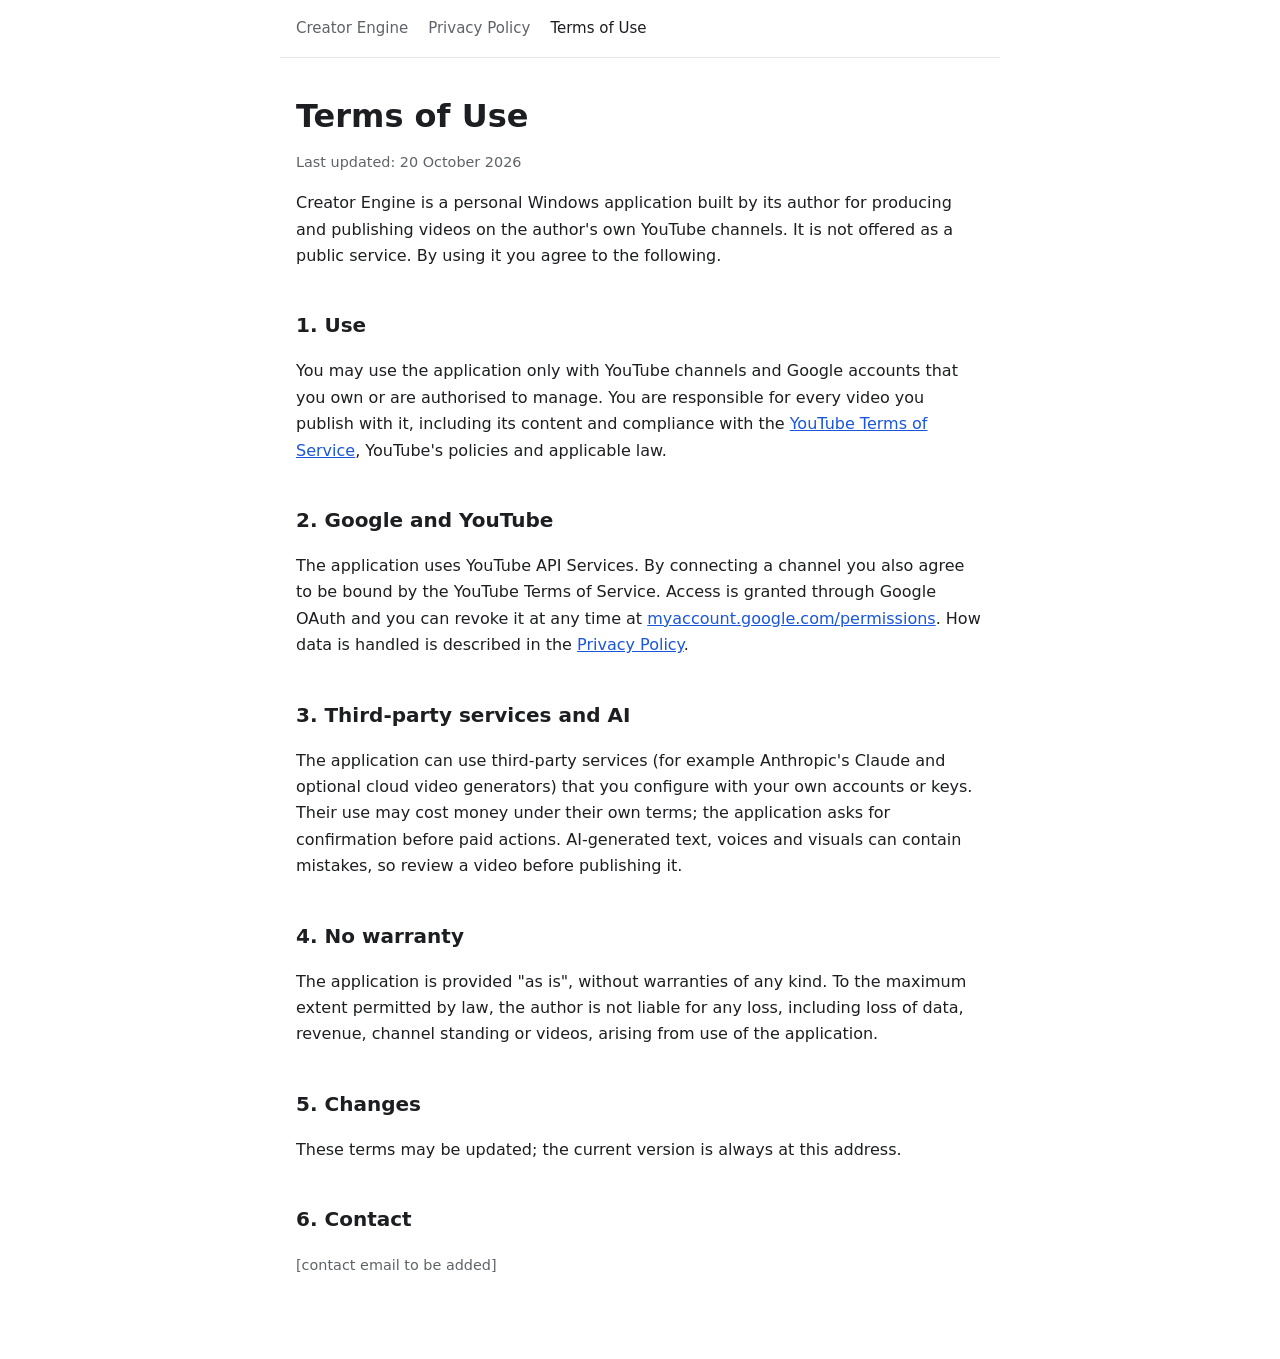
==== terms.html @ 70d791c1 "Add Creator Engine public pages" ====
<!doctype html>
<html lang="en"><head><meta charset="utf-8"><meta name="viewport" content="width=device-width,initial-scale=1">
<title>Terms of Use - Creator Engine</title>
<meta name="description" content="Terms of Use for Creator Engine.">
<link rel="stylesheet" href="/style.css"></head><body>
<nav><a href="/">Creator Engine</a><a href="/privacy.html">Privacy Policy</a><a href="/terms.html" aria-current="page">Terms of Use</a></nav>
<main>
<h1>Terms of Use</h1>
<p class="muted">Last updated: 20 October 2026</p>
<p>Creator Engine is a personal Windows application built by its author for producing and publishing videos on the author's own YouTube channels. It is not offered as a public service. By using it you agree to the following.</p>

<h2>1. Use</h2>
<p>You may use the application only with YouTube channels and Google accounts that you own or are authorised to manage. You are responsible for every video you publish with it, including its content and compliance with the <a href="https://www.youtube.com/t/terms">YouTube Terms of Service</a>, YouTube's policies and applicable law.</p>

<h2>2. Google and YouTube</h2>
<p>The application uses YouTube API Services. By connecting a channel you also agree to be bound by the YouTube Terms of Service. Access is granted through Google OAuth and you can revoke it at any time at <a href="https://myaccount.google.com/permissions">myaccount.google.com/permissions</a>. How data is handled is described in the <a href="/privacy.html">Privacy Policy</a>.</p>

<h2>3. Third-party services and AI</h2>
<p>The application can use third-party services (for example Anthropic's Claude and optional cloud video generators) that you configure with your own accounts or keys. Their use may cost money under their own terms; the application asks for confirmation before paid actions. AI-generated text, voices and visuals can contain mistakes, so review a video before publishing it.</p>

<h2>4. No warranty</h2>
<p>The application is provided "as is", without warranties of any kind. To the maximum extent permitted by law, the author is not liable for any loss, including loss of data, revenue, channel standing or videos, arising from use of the application.</p>

<h2>5. Changes</h2>
<p>These terms may be updated; the current version is always at this address.</p>

<h2>6. Contact</h2>
<p><span class="muted">[contact email to be added]</span></p>
</main></body></html>
---- style.css ----
:root{--bg:#fff;--fg:#1c1e21;--muted:#5f6368;--line:#e3e5e8;--accent:#1a56db}
@media(prefers-color-scheme:dark){:root{--bg:#14161a;--fg:#e8eaed;--muted:#9aa0a6;--line:#2d3036;--accent:#8ab4f8}}
*{box-sizing:border-box}
body{margin:0;background:var(--bg);color:var(--fg);font:16px/1.65 system-ui,-apple-system,"Segoe UI",Roboto,sans-serif}
main{max-width:720px;margin:0 auto;padding:32px 16px 64px}
nav{max-width:720px;margin:0 auto;padding:16px;display:flex;gap:20px;border-bottom:1px solid var(--line);flex-wrap:wrap}
nav a{color:var(--muted);text-decoration:none;font-size:15px}
nav a:hover,nav a[aria-current]{color:var(--fg)}
h1{font-size:2rem;line-height:1.25;margin:.2em 0 .4em}
h2{font-size:1.25rem;margin:2em 0 .5em}
a{color:var(--accent)}
code{background:var(--line);padding:1px 5px;border-radius:4px;font-size:.9em}
.muted{color:var(--muted);font-size:.9rem}
ul{padding-left:1.3em}
li{margin:.3em 0}
table{border-collapse:collapse;width:100%;font-size:.95rem}
td,th{border:1px solid var(--line);padding:8px;text-align:left;vertical-align:top}
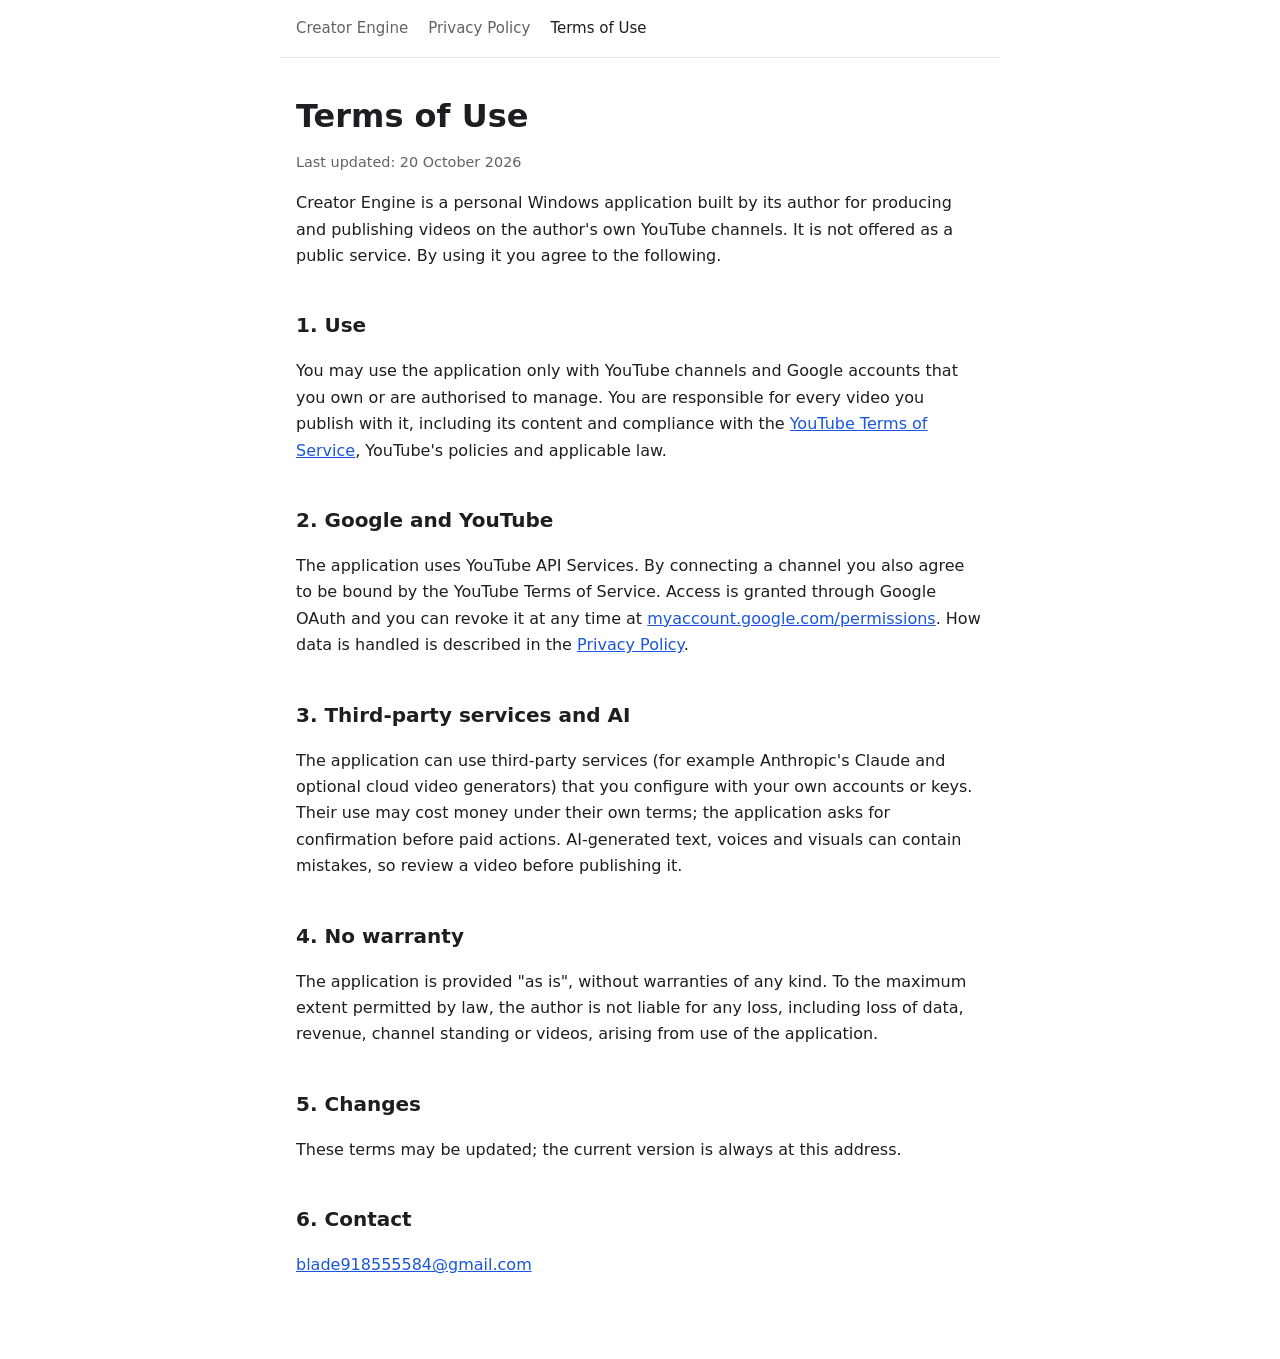
==== commit 657567a9: "Add contact email" ====
--- a/terms.html
+++ b/terms.html
@@ -25,5 +25,5 @@
 <p>These terms may be updated; the current version is always at this address.</p>
 
 <h2>6. Contact</h2>
-<p><span class="muted">[contact email to be added]</span></p>
+<p><a href="mailto:blade918555584@gmail.com">blade918555584@gmail.com</a></p>
 </main></body></html>
